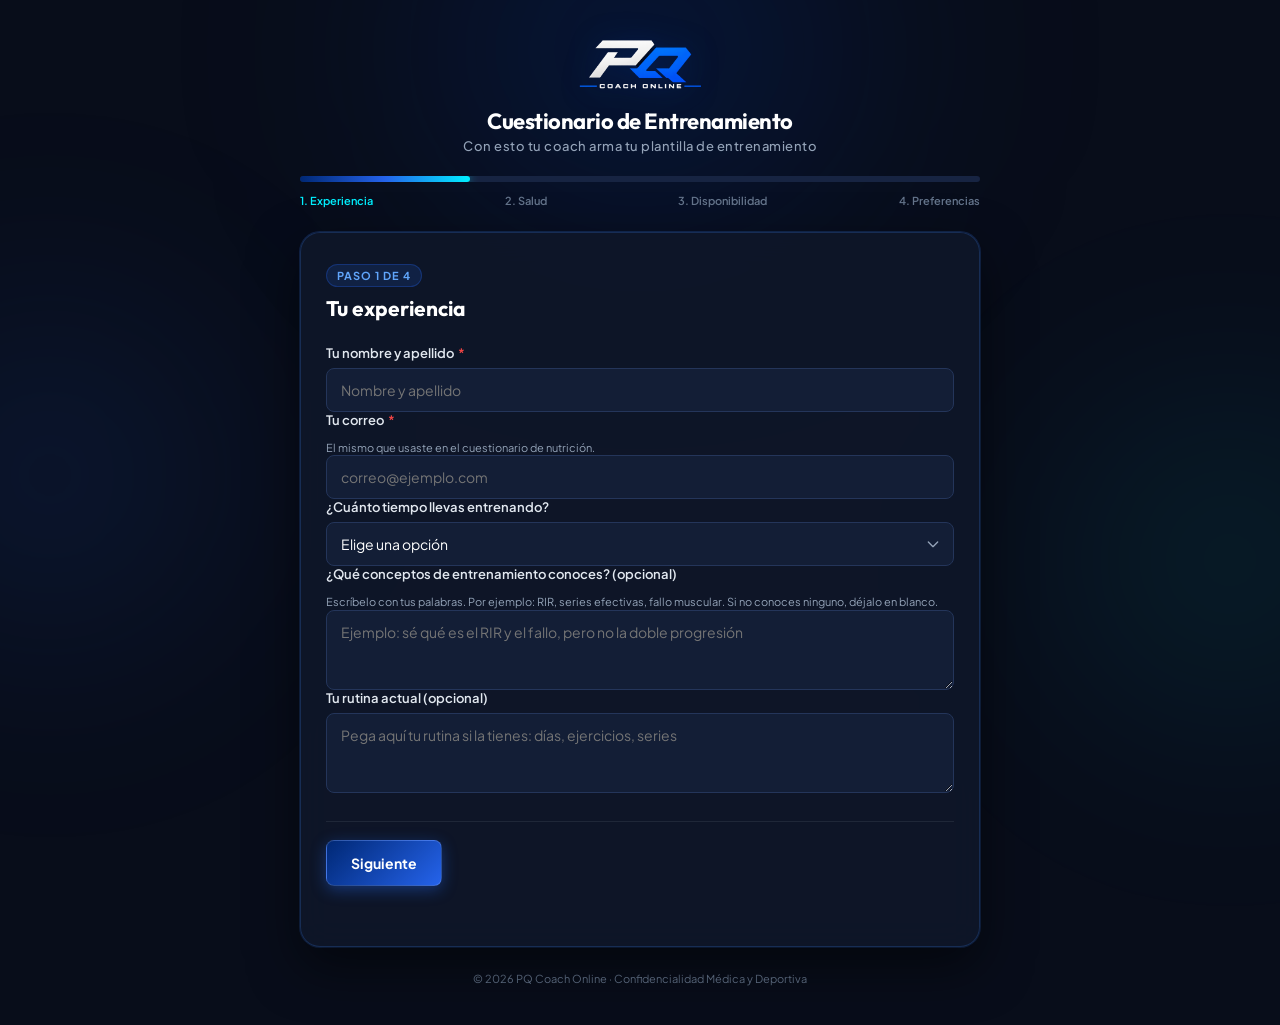
==== entrenamiento.html @ aaaa837f "Cuestionario de entrenamiento: 4 pasos, conceptos en texto libre, sin gimnasio ni grupos; boton desd" ====
<!DOCTYPE html>
<html lang="es">
<head>
  <meta charset="UTF-8">
  <meta name="viewport" content="width=device-width, initial-scale=1.0">
  <title>PQ Coach Online · Cuestionario de Entrenamiento</title>
  <meta property="og:title" content="PQ Coach Online · Cuestionario de Entrenamiento">
  <meta property="og:description" content="Cuéntanos cómo entrenas para que tu coach arme tu plantilla.">
  <meta property="og:image" content="https://pq-cuestionario-web.pieroquintana-coachonline.workers.dev/logo-share.png">
  <link rel="icon" href="logo.png">
  <link rel="preconnect" href="https://fonts.googleapis.com">
  <link rel="preconnect" href="https://fonts.gstatic.com" crossorigin>
  <link href="https://fonts.googleapis.com/css2?family=Outfit:wght@300;400;500;600;700;800&family=Plus+Jakarta+Sans:wght@400;500;600;700&display=swap" rel="stylesheet">
  <link rel="stylesheet" href="styles.css">
  <style>
    .term-row{display:flex;flex-wrap:wrap;align-items:center;justify-content:space-between;gap:8px;padding:10px 0;border-bottom:1px solid var(--input-border)}
    .term-row:last-child{border-bottom:none}
    .term-row b{font-weight:600;min-width:150px}
    .note-box{background:rgba(37,99,235,.12);border:1px solid rgba(59,130,246,.35);color:#bfdbfe;border-radius:10px;padding:10px 14px;font-size:.9rem;margin:6px 0 10px}
    .count-hint{font-size:.85rem;color:var(--text-muted);margin-top:6px}
    .count-err{font-size:.85rem;color:#f87171;min-height:18px;margin-top:4px}
    .eq-grid{display:grid;grid-template-columns:repeat(auto-fit,minmax(230px,1fr));gap:8px 16px}
    .eq-grid label{display:flex;gap:8px;align-items:center;cursor:pointer}
    .form-error{color:#f87171;font-size:.9rem;margin-top:10px;min-height:20px}
    .chip-item.dis input:checked + span{background:rgba(245,158,11,.18);border-color:#F59E0B;color:#fde68a}
  </style>
</head>
<body>
  <div class="ambient-glow glow-top"></div>
  <div class="ambient-glow glow-left"></div>
  <div class="ambient-glow glow-right"></div>

  <main class="app-container">
    <header class="brand-header">
      <div class="logo-wrapper">
        <img src="logo.png" alt="PQ Coach Online" class="brand-logo">
      </div>
      <h1 class="brand-title">Cuestionario de Entrenamiento</h1>
      <p class="brand-subtitle">Con esto tu coach arma tu plantilla de entrenamiento</p>
      <div class="progress-container">
        <div class="progress-bar-track"><div class="progress-bar-fill" id="progressBar"></div></div>
        <div class="step-indicators" id="stepIndicators">
          <span class="step-pill active" data-step="1">1. Experiencia</span>
          <span class="step-pill" data-step="2">2. Salud</span>
          <span class="step-pill" data-step="3">3. Disponibilidad</span>
          <span class="step-pill" data-step="4">4. Preferencias</span>
        </div>
      </div>
    </header>

    <section class="form-card">
      <form id="entForm" novalidate>

        <div class="form-step active" id="step-1">
          <div class="step-header"><span class="step-badge">Paso 1 de 4</span><h2>Tu experiencia</h2></div>
          <div class="form-group full-width">
            <label for="nombre">Tu nombre y apellido <span class="req">*</span></label>
            <input type="text" id="nombre" name="nombre" autocomplete="name" placeholder="Nombre y apellido">
          </div>
          <div class="form-group full-width">
            <label for="email">Tu correo <span class="req">*</span></label>
            <small class="field-hint">El mismo que usaste en el cuestionario de nutrición.</small>
            <input type="email" id="email" name="email" autocomplete="email" placeholder="correo@ejemplo.com">
          </div>
          <div class="form-group full-width">
            <label for="tiempoEntrenando">¿Cuánto tiempo llevas entrenando?</label>
            <select id="tiempoEntrenando" name="tiempoEntrenando">
              <option value="">Elige una opción</option>
              <option>Menos de 6 meses</option><option>6 a 12 meses</option><option>1 a 3 años</option><option>3 a 5 años</option><option>Más de 5 años</option>
            </select>
          </div>
          <div class="form-group full-width">
            <label for="conceptos">¿Qué conceptos de entrenamiento conoces? (opcional)</label>
            <small class="field-hint">Escríbelo con tus palabras. Por ejemplo: RIR, series efectivas, fallo muscular. Si no conoces ninguno, déjalo en blanco.</small>
            <textarea id="conceptos" name="conceptos" rows="3" placeholder="Ejemplo: sé qué es el RIR y el fallo, pero no la doble progresión"></textarea>
          </div>
          <div class="form-group full-width">
            <label for="rutinaActual">Tu rutina actual (opcional)</label>
            <textarea id="rutinaActual" name="rutinaActual" rows="3" placeholder="Pega aquí tu rutina si la tienes: días, ejercicios, series"></textarea>
          </div>
          <div class="step-actions"><button type="button" class="btn btn-primary" data-next>Siguiente</button></div>
          <div class="form-error" id="err-1" role="alert"></div>
        </div>

        <div class="form-step" id="step-2">
          <div class="step-header"><span class="step-badge">Paso 2 de 4</span><h2>Tu salud</h2></div>
          <div class="form-group full-width">
            <label for="lesiones">¿Has tenido alguna lesión o molestia?</label>
            <small class="field-hint">Cuéntame qué fue y, si lo sabes, qué la causó.</small>
            <textarea id="lesiones" name="lesiones" rows="3" placeholder="Ejemplo: dolor de hombro derecho en press inclinado"></textarea>
          </div>
          <div class="form-group full-width">
            <label for="ejerciciosMolestan">¿Hay ejercicios que no te gustan o te molestan?</label>
            <textarea id="ejerciciosMolestan" name="ejerciciosMolestan" rows="3" placeholder="Ejemplo: peso muerto convencional, me carga la zona lumbar"></textarea>
          </div>
          <div class="step-actions"><button type="button" class="btn btn-secondary" data-prev>Atrás</button><button type="button" class="btn btn-primary" data-next>Siguiente</button></div>
        </div>

        <div class="form-step" id="step-3">
          <div class="step-header"><span class="step-badge">Paso 3 de 4</span><h2>Tu disponibilidad</h2></div>
          <div class="form-group full-width">
            <label>¿Qué días puedes entrenar? <span class="req">*</span></label>
            <div class="chips-container" id="chipsDias">
              <label class="chip-item"><input type="checkbox" name="dias" value="Lunes"><span>Lunes</span></label>
              <label class="chip-item"><input type="checkbox" name="dias" value="Martes"><span>Martes</span></label>
              <label class="chip-item"><input type="checkbox" name="dias" value="Miércoles"><span>Miércoles</span></label>
              <label class="chip-item"><input type="checkbox" name="dias" value="Jueves"><span>Jueves</span></label>
              <label class="chip-item"><input type="checkbox" name="dias" value="Viernes"><span>Viernes</span></label>
              <label class="chip-item"><input type="checkbox" name="dias" value="Sábado"><span>Sábado</span></label>
              <label class="chip-item"><input type="checkbox" name="dias" value="Domingo"><span>Domingo</span></label>
            </div>
          </div>
          <div class="form-group full-width">
            <label for="tiempoSesion">¿Cuánto tiempo tienes por sesión?</label>
            <select id="tiempoSesion" name="tiempoSesion">
              <option value="">Elige una opción</option>
              <option>40 min</option><option>1 h</option><option>1 h 30</option><option>2 h</option><option>2 h 30</option><option>3 h</option>
            </select>
          </div>
          <div class="form-group full-width">
            <label for="diaNo">¿Algún día que no puedas entrenar?</label>
            <input type="text" id="diaNo" name="diaNo" placeholder="Ejemplo: los jueves trabajo hasta tarde">
          </div>
          <div class="form-group full-width">
            <label for="cardioPasos">¿Haces cardio o cuántos pasos das al día?</label>
            <input type="text" id="cardioPasos" name="cardioPasos" placeholder="Ejemplo: 8.000 pasos, sin cardio">
          </div>
          <div class="step-actions"><button type="button" class="btn btn-secondary" data-prev>Atrás</button><button type="button" class="btn btn-primary" data-next>Siguiente</button></div>
          <div class="form-error" id="err-3" role="alert"></div>
        </div>

        <div class="form-step" id="step-5">
          <div class="step-header"><span class="step-badge">Paso 4 de 4</span><h2>Tus preferencias</h2></div>
          <div class="form-group full-width">
            <label>¿Qué ejercicios te gustan o te motivan?</label>
            <small class="field-hint">Escríbelos como los conozcas. Tu coach los considerará.</small>
            <input type="text" id="favEspalda" name="favEspalda" placeholder="Espalda: ej. jalón al pecho, remo con barra" style="margin-bottom:8px">
            <input type="text" id="favPechoHombro" name="favPechoHombro" placeholder="Pecho y hombro: ej. press inclinado, elevaciones laterales" style="margin-bottom:8px">
            <input type="text" id="favBicepsTriceps" name="favBicepsTriceps" placeholder="Bíceps y tríceps: ej. curl martillo, extensión en polea" style="margin-bottom:8px">
            <input type="text" id="favPierna" name="favPierna" placeholder="Cuádriceps, isquios y glúteo: ej. prensa, hip thrust">
          </div>
          <div class="step-actions"><button type="button" class="btn btn-secondary" data-prev>Atrás</button><button type="submit" class="btn btn-submit" id="btnEnviar">Enviar cuestionario</button></div>
          <div class="form-error" id="err-4" role="alert"></div>
        </div>
      </form>

      <div class="success-screen" id="successScreen" style="display:none;">
        <div class="success-icon-wrap"><span class="success-emoji">✅</span></div>
        <h2 class="success-title">Tu cuestionario llegó</h2>
        <p class="success-msg">En un máximo de <strong>72 horas</strong> tendrás tu plantilla de entrenamiento.</p>
        <div class="whatsapp-alert-box">
          <p>📲 <strong>Avísale a tu coach por WhatsApp:</strong></p>
          <a href="#" id="btnWa" target="_blank" rel="noopener" class="btn btn-whatsapp">💬 Avisar por WhatsApp</a>
        </div>
        <div class="whatsapp-alert-box" style="margin-top:14px">
          <p>📸 <strong>Cuando tengas las fotos de las máquinas de tu gimnasio</strong>, súbelas aquí (puedes hacerlo más tarde):</p>
          <a href="fotos.html" id="btnFotos" class="btn btn-secondary">Subir fotos del gimnasio</a>
        </div>
      </div>
    </section>

    <footer class="app-footer"><p>© 2026 PQ Coach Online · Confidencialidad Médica y Deportiva</p></footer>
  </main>

  <script src="entrenamiento.js"></script>
</body>
</html>
---- styles.css ----
/* ==========================================================================
   PQ COACH ONLINE · SISTEMA DE DISEÑO WEB (CLOUDFLARE PAGES)
   Paleta: Azul Oficial PQ (#002875), Slate Profundo (#0B1120), Cyan (#00F0FF)
   ========================================================================== */

:root {
  --pq-blue: #002875;
  --pq-blue-light: #003BB4;
  --pq-electric: #2563EB;
  --pq-cyan: #00F0FF;
  --pq-gold: #F59E0B;
  --pq-emerald: #10B981;
  
  --bg-dark: #080D1A;
  --card-bg: rgba(15, 23, 42, 0.88);
  --card-border: rgba(59, 130, 246, 0.22);
  --input-bg: #131E36;
  --input-border: #24355A;
  --input-focus: #3B82F6;
  
  --text-main: #F8FAFC;
  --text-muted: #94A3B8;
  --text-dim: #64748B;
  
  --radius-sm: 8px;
  --radius-md: 14px;
  --radius-lg: 20px;
  --radius-full: 9999px;
  
  --shadow-glow: 0 0 25px rgba(0, 40, 117, 0.4);
  --shadow-card: 0 20px 50px rgba(0, 0, 0, 0.5), 0 0 0 1px var(--card-border);
}

* {
  margin: 0;
  padding: 0;
  box-sizing: border-box;
}

body {
  font-family: 'Plus Jakarta Sans', sans-serif;
  background-color: var(--bg-dark);
  color: var(--text-main);
  min-height: 100vh;
  position: relative;
  overflow-x: hidden;
  padding: 24px 15px 40px;
}

/* Efectos de Iluminación Ambiental */
.ambient-glow {
  position: fixed;
  border-radius: 50%;
  filter: blur(100px);
  z-index: 0;
  pointer-events: none;
}

.glow-top {
  top: -160px;
  left: 50%;
  transform: translateX(-50%);
  width: 650px;
  height: 420px;
  background: radial-gradient(circle, rgba(0, 59, 180, 0.25) 0%, rgba(0, 40, 117, 0.1) 60%, transparent 80%);
}

.glow-left {
  top: 25%;
  left: -200px;
  width: 500px;
  height: 500px;
  background: radial-gradient(circle, rgba(37, 99, 235, 0.15) 0%, transparent 70%);
}

.glow-right {
  bottom: 10%;
  right: -200px;
  width: 500px;
  height: 500px;
  background: radial-gradient(circle, rgba(0, 240, 255, 0.1) 0%, transparent 70%);
}

/* Banner Consejo del Coach integrado */
.coach-tip-banner {
  display: flex;
  align-items: flex-start;
  gap: 12px;
  background: rgba(0, 40, 117, 0.25);
  border: 1px solid rgba(0, 240, 255, 0.3);
  border-left: 4px solid var(--pq-cyan);
  border-radius: var(--radius-sm);
  padding: 13px 16px;
  margin-bottom: 22px;
}

.coach-tip-banner .tip-icon {
  font-size: 20px;
  line-height: 1.2;
}

.coach-tip-banner p {
  font-size: 12.5px;
  color: #E2E8F0;
  line-height: 1.5;
  margin: 0;
}

.coach-tip-banner strong {
  color: #93C5FD;
}

/* Tarjeta Condicional: Salud Femenina & Ciclo Menstrual */
.conditional-card {
  background: rgba(244, 63, 94, 0.05);
  border: 1px solid rgba(244, 63, 94, 0.25);
  border-left: 4px solid #FB7185;
  border-radius: var(--radius-md);
  padding: 18px 20px;
  margin-top: 10px;
  grid-column: span 2;
  animation: fadeInDown 0.35s cubic-bezier(0.16, 1, 0.3, 1);
}

.conditional-header {
  margin-bottom: 10px;
}

.conditional-badge {
  display: inline-flex;
  align-items: center;
  gap: 6px;
  background: rgba(244, 63, 94, 0.16);
  color: #FDA4AF;
  font-size: 13px;
  font-weight: 700;
  padding: 5px 14px;
  border-radius: var(--radius-full);
  margin-bottom: 6px;
}

@keyframes fadeInDown {
  from {
    opacity: 0;
    transform: translateY(-8px);
  }
  to {
    opacity: 1;
    transform: translateY(0);
  }
}

/* Contenedor Central del Formulario */
.app-container {
  max-width: 680px;
  margin: 0 auto;
  width: 100%;
  position: relative;
  z-index: 1;
}

/* Encabezado y Marca */
.brand-header {
  text-align: center;
  margin-bottom: 25px;
}

.logo-wrapper {
  margin-bottom: 8px;
  display: flex;
  justify-content: center;
  align-items: center;
}

.brand-logo {
  height: 75px;
  width: auto;
  max-width: 280px;
  object-fit: contain;
  filter: drop-shadow(0 4px 15px rgba(0, 40, 117, 0.45));
  transition: transform 0.3s ease;
}

.brand-logo:hover {
  transform: scale(1.02);
}

.fallback-logo {
  font-family: 'Outfit', sans-serif;
  font-size: 22px;
  font-weight: 800;
  letter-spacing: 2px;
  color: #FFFFFF;
  background: linear-gradient(135deg, #002875, #2563EB);
  padding: 8px 18px;
  display: inline-block;
  border-radius: var(--radius-md);
  border: 1px solid rgba(255, 255, 255, 0.2);
}

.brand-title {
  font-family: 'Outfit', sans-serif;
  font-size: 22px;
  font-weight: 700;
  color: #FFFFFF;
  letter-spacing: -0.5px;
  margin-top: 4px;
  margin-bottom: 3px;
}

.brand-subtitle {
  font-size: 13px;
  color: var(--text-muted);
  font-weight: 500;
  letter-spacing: 0.5px;
}

/* Barra de Progreso */
.progress-container {
  margin-top: 22px;
}

.progress-bar-track {
  width: 100%;
  height: 6px;
  background: #172442;
  border-radius: var(--radius-full);
  overflow: hidden;
  margin-bottom: 12px;
}

.progress-bar-fill {
  height: 100%;
  width: 20%;
  background: linear-gradient(90deg, var(--pq-blue), var(--pq-electric), var(--pq-cyan));
  border-radius: var(--radius-full);
  transition: width 0.4s cubic-bezier(0.4, 0, 0.2, 1);
  box-shadow: 0 0 10px rgba(0, 240, 255, 0.5);
}

.step-indicators {
  display: flex;
  justify-content: space-between;
  gap: 5px;
}

.step-pill {
  font-size: 11px;
  font-weight: 600;
  color: var(--text-dim);
  transition: all 0.3s ease;
  white-space: nowrap;
}

.step-pill.active {
  color: var(--pq-cyan);
}

.step-pill.completed {
  color: var(--pq-emerald);
}

/* Card del Formulario */
.form-card {
  background: var(--card-bg);
  backdrop-filter: blur(16px);
  -webkit-backdrop-filter: blur(16px);
  border-radius: var(--radius-lg);
  border: 1px solid var(--card-border);
  box-shadow: var(--shadow-card);
  padding: 30px 25px;
  position: relative;
  transition: all 0.3s ease;
}

/* Pasos */
.form-step {
  display: none;
  animation: fadeIn 0.35s ease forwards;
}

.form-step.active {
  display: block;
}

@keyframes fadeIn {
  from {
    opacity: 0;
    transform: translateY(10px);
  }
  to {
    opacity: 1;
    transform: translateY(0);
  }
}

.step-header {
  margin-bottom: 24px;
}

.step-badge {
  display: inline-block;
  background: rgba(37, 99, 235, 0.15);
  color: #60A5FA;
  border: 1px solid rgba(37, 99, 235, 0.3);
  font-size: 11px;
  font-weight: 700;
  text-transform: uppercase;
  letter-spacing: 1px;
  padding: 4px 10px;
  border-radius: var(--radius-full);
  margin-bottom: 8px;
}

.step-header h2 {
  font-family: 'Outfit', sans-serif;
  font-size: 21px;
  font-weight: 700;
  color: #FFFFFF;
  margin-bottom: 6px;
}

.step-header p {
  font-size: 13px;
  color: var(--text-muted);
  line-height: 1.5;
}

/* Inputs y Grids */
.input-grid {
  display: grid;
  grid-template-columns: 1fr 1fr;
  gap: 16px;
}

.full-width {
  grid-column: span 2;
}

.form-group {
  display: flex;
  flex-direction: column;
}

label {
  font-size: 13px;
  font-weight: 600;
  color: #E2E8F0;
  margin-bottom: 7px;
}

.req {
  color: #EF4444;
  margin-left: 2px;
}

.field-optional {
  font-size: 11.5px;
  color: var(--text-dim);
  font-weight: 400;
  margin-left: 4px;
}

.field-hint {
  font-size: 11px;
  color: var(--text-muted);
  margin-top: 5px;
  line-height: 1.4;
}

input[type="text"],
input[type="email"],
input[type="number"],
input[type="tel"],
input[type="date"],
input[type="time"],
select,
textarea {
  width: 100%;
  background: var(--input-bg);
  border: 1px solid var(--input-border);
  color: #FFFFFF;
  font-family: inherit;
  font-size: 14px;
  padding: 12px 14px;
  border-radius: var(--radius-sm);
  outline: none;
  transition: all 0.25s ease;
}

input:focus,
select:focus,
textarea:focus {
  border-color: var(--input-focus);
  box-shadow: 0 0 0 3px rgba(59, 130, 246, 0.25);
  background: #172442;
}

select {
  cursor: pointer;
  appearance: none;
  background-image: url("data:image/svg+xml,%3Csvg xmlns='http://www.w3.org/2000/svg' fill='none' viewBox='0 0 24 24' stroke='%2394A3B8'%3E%3Cpath stroke-linecap='round' stroke-linejoin='round' stroke-width='2' d='M19 9l-7 7-7-7'%3E%3C/path%3E%3C/svg%3E");
  background-repeat: no-repeat;
  background-position: right 12px center;
  background-size: 16px;
  padding-right: 36px;
}

textarea {
  resize: vertical;
}

.input-with-unit {
  position: relative;
  display: flex;
  align-items: center;
}

.input-with-unit input {
  padding-right: 45px;
}

.input-with-unit .unit {
  position: absolute;
  right: 14px;
  font-size: 13px;
  font-weight: 600;
  color: var(--text-dim);
  pointer-events: none;
}

/* Radio Toggles (Hombre ♂ / Mujer ♀) */
.radio-toggle-group {
  display: flex;
  gap: 10px;
}

.radio-toggle {
  flex: 1;
  cursor: pointer;
}

.radio-toggle input {
  display: none;
}

.toggle-btn {
  display: flex;
  align-items: center;
  justify-content: center;
  gap: 6px;
  padding: 11px;
  background: var(--input-bg);
  border: 1px solid var(--input-border);
  border-radius: var(--radius-sm);
  font-size: 13px;
  font-weight: 600;
  color: var(--text-muted);
  transition: all 0.2s ease;
}

.toggle-btn .symbol {
  font-size: 16px;
  font-weight: 700;
}

.radio-toggle input:checked + .toggle-btn {
  background: linear-gradient(135deg, var(--pq-blue), var(--pq-electric));
  border-color: var(--pq-cyan);
  color: #FFFFFF;
  box-shadow: 0 0 12px rgba(37, 99, 235, 0.4);
}

/* Chips / Checkbox interactivos */
.chips-container {
  display: flex;
  flex-wrap: wrap;
  gap: 8px;
  margin-top: 4px;
}

.chip-item {
  cursor: pointer;
}

.chip-item input {
  display: none;
}

.chip-item span {
  display: inline-block;
  padding: 8px 14px;
  background: var(--input-bg);
  border: 1px solid var(--input-border);
  border-radius: var(--radius-full);
  font-size: 12px;
  font-weight: 500;
  color: var(--text-muted);
  transition: all 0.2s ease;
  user-select: none;
}

.chip-item:hover span {
  border-color: #3B82F6;
  color: #FFFFFF;
}

.chip-item input:checked + span {
  background: #1E3A8A;
  border-color: #60A5FA;
  color: #FFFFFF;
  font-weight: 600;
  box-shadow: 0 0 10px rgba(59, 130, 246, 0.3);
}

/* Sección Destacada: Días de Pesaje */
.highlight-group {
  background: rgba(0, 40, 117, 0.22);
  border: 1px solid rgba(0, 240, 255, 0.35);
  border-radius: var(--radius-md);
  padding: 16px 18px;
  box-shadow: inset 0 0 20px rgba(0, 40, 117, 0.3);
}

.highlight-label {
  font-size: 15px !important;
  color: #FFFFFF !important;
  font-weight: 700 !important;
}

.highlight-desc {
  font-size: 12px;
  color: #CBD5E1;
  line-height: 1.5;
  margin-bottom: 12px;
}

.days-grid {
  display: grid;
  grid-template-columns: repeat(4, 1fr);
  gap: 8px;
}

.day-chip span {
  width: 100%;
  text-align: center;
  padding: 10px 4px;
  border-radius: var(--radius-sm);
  font-size: 13px;
  font-weight: 600;
}

.all-days-chip {
  grid-column: span 4;
}

.all-days-chip span {
  background: #172554;
  border-color: rgba(96, 165, 250, 0.4);
  color: #93C5FD;
}

.all-days-chip input:checked + span {
  background: linear-gradient(135deg, #002875, #2563EB);
  border-color: var(--pq-cyan);
  color: #FFFFFF;
}

/* Botones y Acciones */
.step-actions {
  display: flex;
  justify-content: space-between;
  align-items: center;
  margin-top: 28px;
  padding-top: 18px;
  border-top: 1px solid rgba(255, 255, 255, 0.08);
}

.btn {
  font-family: inherit;
  font-size: 14px;
  font-weight: 700;
  padding: 13px 24px;
  border-radius: var(--radius-sm);
  border: none;
  cursor: pointer;
  transition: all 0.25s ease;
  display: inline-flex;
  align-items: center;
  justify-content: center;
  gap: 8px;
}

.btn-primary {
  background: linear-gradient(135deg, var(--pq-blue), var(--pq-electric));
  color: #FFFFFF;
  box-shadow: 0 4px 15px rgba(37, 99, 235, 0.4);
  border: 1px solid rgba(255, 255, 255, 0.15);
}

.btn-primary:hover {
  transform: translateY(-2px);
  box-shadow: 0 6px 20px rgba(37, 99, 235, 0.6);
  background: linear-gradient(135deg, #003BB4, #3B82F6);
}

.btn-secondary {
  background: #1E293B;
  color: var(--text-muted);
  border: 1px solid #334155;
}

.btn-secondary:hover {
  background: #334155;
  color: #FFFFFF;
}

.btn-submit {
  background: linear-gradient(135deg, #059669, #10B981);
  color: #FFFFFF;
  font-size: 15px;
  padding: 14px 28px;
  border-radius: var(--radius-sm);
  box-shadow: 0 4px 20px rgba(16, 185, 129, 0.4);
  border: 1px solid rgba(255, 255, 255, 0.2);
}

.btn-submit:hover {
  transform: translateY(-2px);
  box-shadow: 0 6px 25px rgba(16, 185, 129, 0.6);
  background: linear-gradient(135deg, #047857, #059669);
}

.btn-submit:disabled {
  opacity: 0.6;
  cursor: not-allowed;
  transform: none;
}

/* Pantalla de Éxito */
.success-screen {
  text-align: center;
  padding: 30px 10px;
  animation: fadeIn 0.4s ease forwards;
}

.success-icon-wrap {
  width: 75px;
  height: 75px;
  background: rgba(16, 185, 129, 0.15);
  border: 2px solid var(--pq-emerald);
  border-radius: 50%;
  display: flex;
  align-items: center;
  justify-content: center;
  margin: 0 auto 18px;
  box-shadow: 0 0 25px rgba(16, 185, 129, 0.3);
}

.success-emoji {
  font-size: 36px;
}

.success-title {
  font-family: 'Outfit', sans-serif;
  font-size: 24px;
  font-weight: 800;
  color: #FFFFFF;
  margin-bottom: 10px;
}

.success-msg {
  font-size: 14px;
  color: var(--text-muted);
  line-height: 1.6;
  max-width: 480px;
  margin: 0 auto 24px;
}

.whatsapp-alert-box {
  background: rgba(16, 185, 129, 0.1);
  border: 1px solid rgba(16, 185, 129, 0.3);
  border-radius: var(--radius-md);
  padding: 18px;
  max-width: 460px;
  margin: 0 auto;
}

.whatsapp-alert-box p {
  font-size: 13px;
  color: #A7F3D0;
  margin-bottom: 12px;
}

.btn-whatsapp {
  background: #25D366;
  color: #052E16;
  font-weight: 800;
  width: 100%;
  text-decoration: none;
  border-radius: var(--radius-sm);
  padding: 12px;
  box-shadow: 0 4px 15px rgba(37, 211, 102, 0.3);
}

.btn-whatsapp:hover {
  background: #20BA5A;
  transform: translateY(-2px);
}

/* Footer */
.app-footer {
  text-align: center;
  margin-top: 25px;
  font-size: 11px;
  color: var(--text-dim);
}

/* Responsive & Adaptabilidad */

@media (max-width: 600px) {
  body {
    padding: 12px 10px 30px;
  }
  
  .form-card {
    padding: 22px 16px;
  }

  .input-grid {
    grid-template-columns: 1fr;
    gap: 14px;
  }

  .full-width {
    grid-column: span 1;
  }

  .days-grid {
    grid-template-columns: repeat(4, 1fr);
  }

  .all-days-chip {
    grid-column: span 4;
  }

  .brand-logo {
    height: 60px;
  }

  .step-indicators {
    display: none; /* En móvil dejamos solo la barra de progreso para no saturar */
  }

  .btn {
    padding: 12px 18px;
    font-size: 13px;
  }
}

/* Ranking de favoritos */
.chip-item { position: relative; }
.rank-badge {
  display: none;
  position: absolute;
  top: -7px;
  right: -5px;
  min-width: 20px;
  height: 20px;
  padding: 0 5px;
  border-radius: 10px;
  background: #3B82F6;
  color: #FFFFFF;
  font-size: 11px;
  font-weight: 700;
  line-height: 20px;
  text-align: center;
  box-shadow: 0 0 0 2px var(--bg-dark);
}
.chip-item.ranked .rank-badge { display: block; }
.rank-hint { transition: color 0.2s ease; }
.rank-hint-alert { color: #FCA5A5; font-weight: 600; }

/* Buscador de otros alimentos */
.tag-input {
  display: flex;
  flex-wrap: wrap;
  gap: 6px;
  align-items: center;
  padding: 8px 10px;
  background: var(--input-bg);
  border: 1px solid var(--input-border);
  border-radius: 12px;
}
.tag-input:focus-within { border-color: #3B82F6; box-shadow: 0 0 0 3px rgba(59, 130, 246, 0.2); }
.tag-list { display: contents; }
.tag-chip {
  display: inline-flex;
  align-items: center;
  gap: 4px;
  padding: 5px 6px 5px 11px;
  background: #1E3A8A;
  border: 1px solid #60A5FA;
  border-radius: 999px;
  color: #FFFFFF;
  font-size: 12px;
  font-weight: 600;
}
.tag-chip button {
  border: 0;
  background: transparent;
  color: #BFDBFE;
  font-size: 16px;
  line-height: 1;
  cursor: pointer;
  padding: 0 4px;
}
.tag-input input {
  flex: 1 1 140px;
  min-width: 120px;
  border: 0;
  outline: 0;
  background: transparent;
  color: var(--text-main);
  font-size: 14px;
}

/* Lista de comidas con hora */
.meals-list { display: flex; flex-direction: column; gap: 10px; margin: 12px 0; }
.meal-row { display: flex; align-items: center; gap: 12px; }
.meal-label { min-width: 92px; font-weight: 600; }
.meal-row input[type="time"] { flex: 1; max-width: 180px; }
.btn-add-meal { background: transparent; border: 1px dashed #3B82F6; color: #3B82F6; border-radius: 10px; padding: 10px 16px; font-weight: 600; cursor: pointer; }
.btn-add-meal:hover { background: rgba(59,130,246,0.08); }

/* Arma tu menú */
.menu-builder-wrap { margin-bottom: 18px; }
.menu-card { border: 1px solid rgba(59,130,246,0.35); border-radius: 14px; padding: 14px; margin: 14px 0; background: rgba(15,23,42,0.35); }
.menu-card-head { font-size: 1.05rem; display: flex; flex-wrap: wrap; gap: 8px; align-items: center; margin-bottom: 4px; }
.menu-tipo { font-size: 0.8rem; padding: 2px 8px; border-radius: 999px; background: rgba(59,130,246,0.2); }
.menu-count { margin-left: auto; font-size: 0.8rem; opacity: 0.8; }
.menu-copy { margin: 8px 0; max-width: 320px; }
.menu-grupo { margin: 8px 0; border-top: 1px dashed rgba(148,163,184,0.3); padding-top: 6px; }
.menu-grupo summary { cursor: pointer; font-weight: 600; padding: 6px 0; }
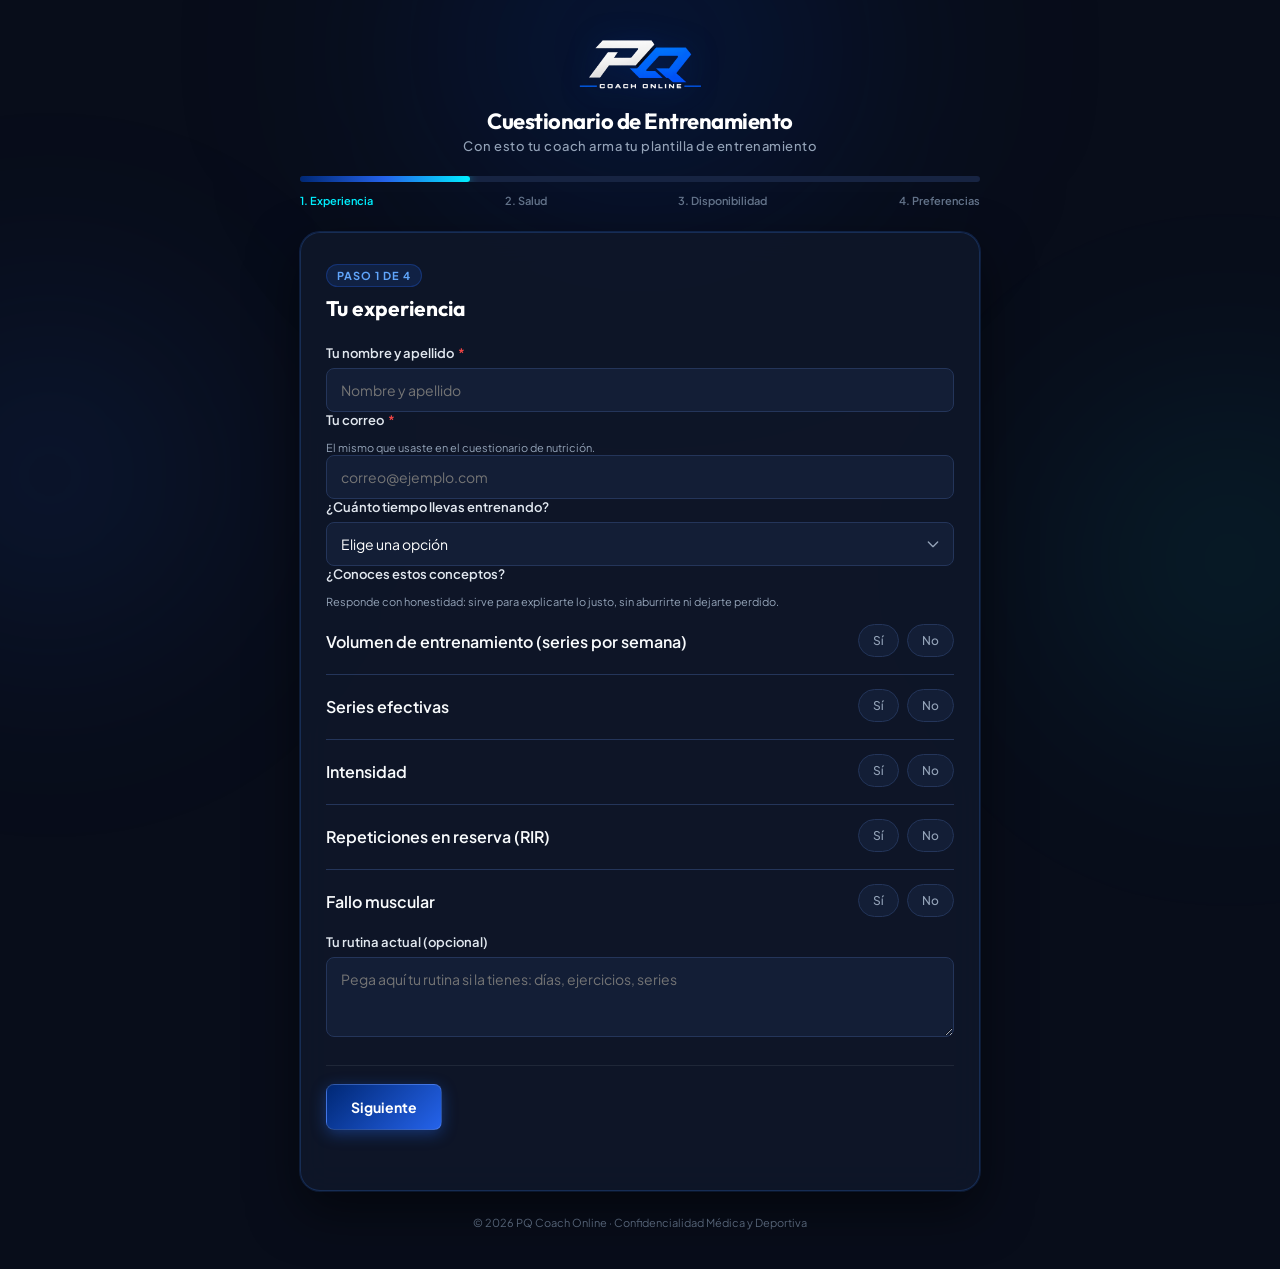
==== commit a1f53f17: "Cuestionario entrenamiento: conceptos Si/No, dias que no puede, tiempo maximo, pasos opcional Co-Aut" ====
--- a/entrenamiento.html
+++ b/entrenamiento.html
@@ -70,9 +70,9 @@
             </select>
           </div>
           <div class="form-group full-width">
-            <label for="conceptos">¿Qué conceptos de entrenamiento conoces? (opcional)</label>
-            <small class="field-hint">Escríbelo con tus palabras. Por ejemplo: RIR, series efectivas, fallo muscular. Si no conoces ninguno, déjalo en blanco.</small>
-            <textarea id="conceptos" name="conceptos" rows="3" placeholder="Ejemplo: sé qué es el RIR y el fallo, pero no la doble progresión"></textarea>
+            <label>¿Conoces estos conceptos?</label>
+            <small class="field-hint">Responde con honestidad: sirve para explicarte lo justo, sin aburrirte ni dejarte perdido.</small>
+            <div id="terms"></div>
           </div>
           <div class="form-group full-width">
             <label for="rutinaActual">Tu rutina actual (opcional)</label>
@@ -99,37 +99,34 @@
         <div class="form-step" id="step-3">
           <div class="step-header"><span class="step-badge">Paso 3 de 4</span><h2>Tu disponibilidad</h2></div>
           <div class="form-group full-width">
-            <label>¿Qué días puedes entrenar? <span class="req">*</span></label>
-            <div class="chips-container" id="chipsDias">
-              <label class="chip-item"><input type="checkbox" name="dias" value="Lunes"><span>Lunes</span></label>
-              <label class="chip-item"><input type="checkbox" name="dias" value="Martes"><span>Martes</span></label>
-              <label class="chip-item"><input type="checkbox" name="dias" value="Miércoles"><span>Miércoles</span></label>
-              <label class="chip-item"><input type="checkbox" name="dias" value="Jueves"><span>Jueves</span></label>
-              <label class="chip-item"><input type="checkbox" name="dias" value="Viernes"><span>Viernes</span></label>
-              <label class="chip-item"><input type="checkbox" name="dias" value="Sábado"><span>Sábado</span></label>
-              <label class="chip-item"><input type="checkbox" name="dias" value="Domingo"><span>Domingo</span></label>
+            <label>¿Qué días NO puedes entrenar? (opcional)</label>
+            <div class="chips-container" id="chipsDiasNo">
+              <label class="chip-item"><input type="checkbox" name="diasNo" value="Lunes"><span>Lunes</span></label>
+              <label class="chip-item"><input type="checkbox" name="diasNo" value="Martes"><span>Martes</span></label>
+              <label class="chip-item"><input type="checkbox" name="diasNo" value="Miércoles"><span>Miércoles</span></label>
+              <label class="chip-item"><input type="checkbox" name="diasNo" value="Jueves"><span>Jueves</span></label>
+              <label class="chip-item"><input type="checkbox" name="diasNo" value="Viernes"><span>Viernes</span></label>
+              <label class="chip-item"><input type="checkbox" name="diasNo" value="Sábado"><span>Sábado</span></label>
+              <label class="chip-item"><input type="checkbox" name="diasNo" value="Domingo"><span>Domingo</span></label>
             </div>
           </div>
           <div class="form-group full-width">
-            <label for="tiempoSesion">¿Cuánto tiempo tienes por sesión?</label>
+            <label for="tiempoSesion">¿Cuánto tiempo tienes como máximo por sesión?</label>
             <select id="tiempoSesion" name="tiempoSesion">
               <option value="">Elige una opción</option>
               <option>40 min</option><option>1 h</option><option>1 h 30</option><option>2 h</option><option>2 h 30</option><option>3 h</option>
             </select>
           </div>
           <div class="form-group full-width">
-            <label for="diaNo">¿Algún día que no puedas entrenar?</label>
-            <input type="text" id="diaNo" name="diaNo" placeholder="Ejemplo: los jueves trabajo hasta tarde">
-          </div>
-          <div class="form-group full-width">
-            <label for="cardioPasos">¿Haces cardio o cuántos pasos das al día?</label>
-            <input type="text" id="cardioPasos" name="cardioPasos" placeholder="Ejemplo: 8.000 pasos, sin cardio">
+            <label for="cardioPasos">¿Sabes cuántos pasos das al día? (opcional)</label>
+            <small class="field-hint">Si no lo sabes, usa un podómetro o un smartwatch y envía la cantidad de un día normal por WhatsApp o al privado.</small>
+            <input type="text" id="cardioPasos" name="cardioPasos" placeholder="Ejemplo: 8.000 pasos">
           </div>
           <div class="step-actions"><button type="button" class="btn btn-secondary" data-prev>Atrás</button><button type="button" class="btn btn-primary" data-next>Siguiente</button></div>
           <div class="form-error" id="err-3" role="alert"></div>
         </div>
 
-        <div class="form-step" id="step-5">
+        <div class="form-step" id="step-4">
           <div class="step-header"><span class="step-badge">Paso 4 de 4</span><h2>Tus preferencias</h2></div>
           <div class="form-group full-width">
             <label>¿Qué ejercicios te gustan o te motivan?</label>
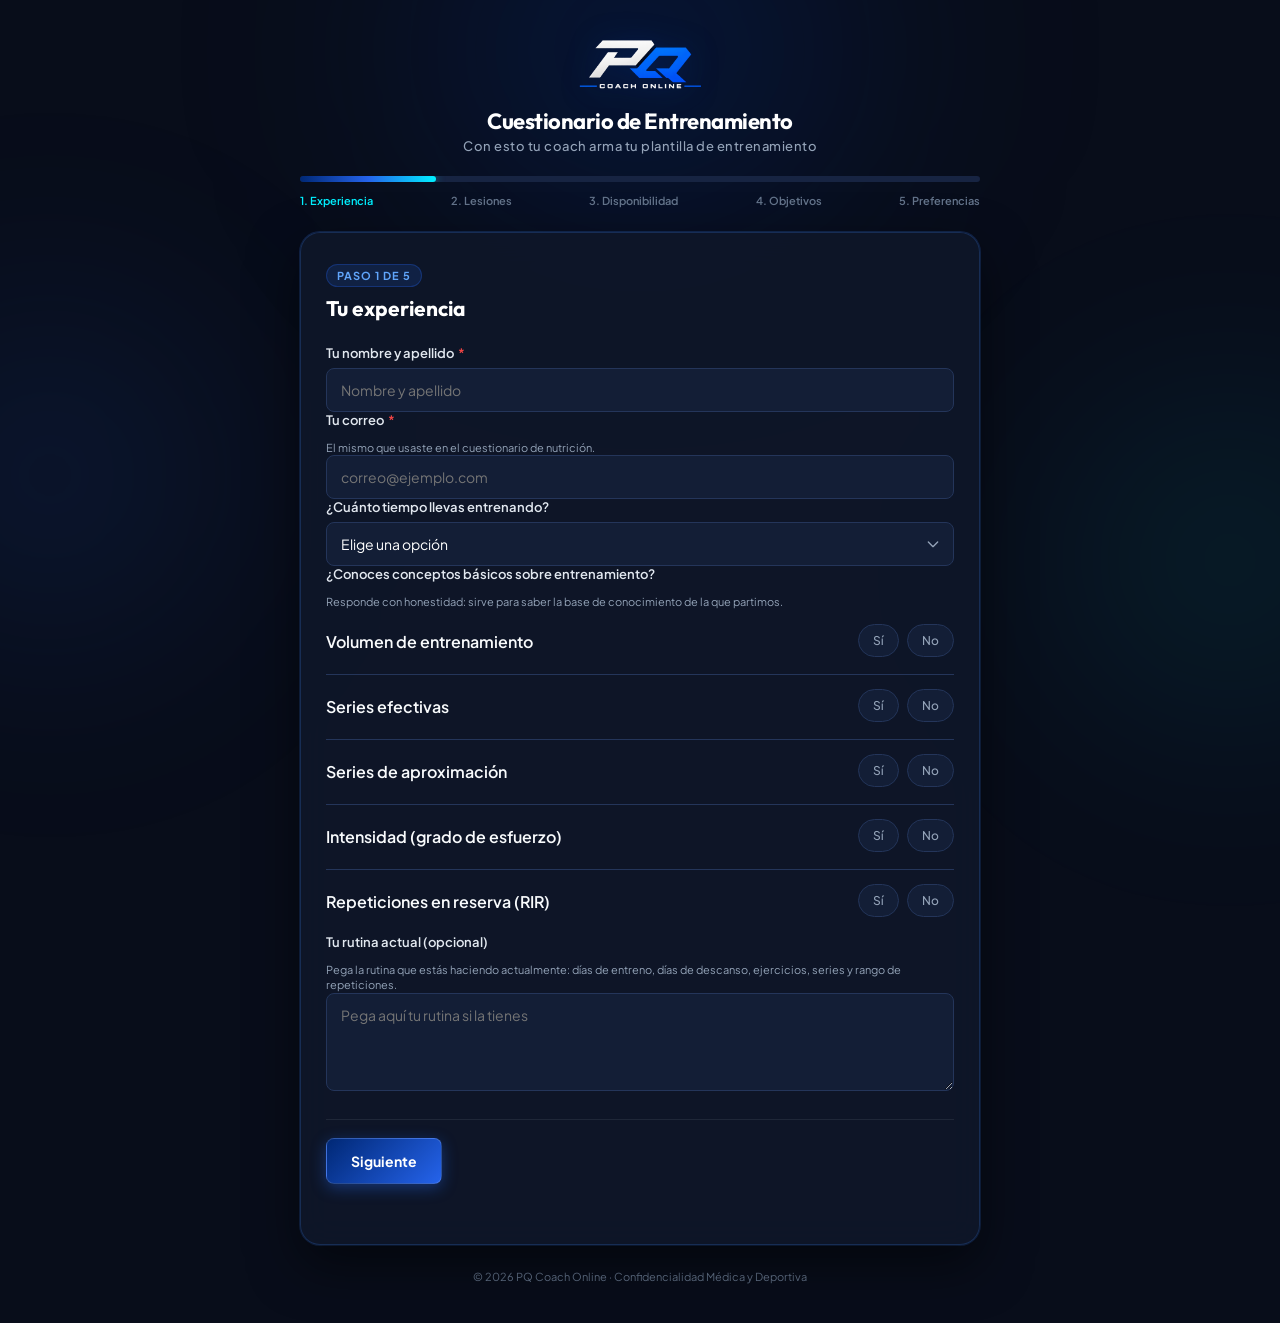
==== commit c277b108: "Entrenamiento: 5 pasos con objetivos; fotos de gimnasio y de estado fisico con guia; copiar link Co-" ====
--- a/entrenamiento.html
+++ b/entrenamiento.html
@@ -41,9 +41,10 @@
         <div class="progress-bar-track"><div class="progress-bar-fill" id="progressBar"></div></div>
         <div class="step-indicators" id="stepIndicators">
           <span class="step-pill active" data-step="1">1. Experiencia</span>
-          <span class="step-pill" data-step="2">2. Salud</span>
+          <span class="step-pill" data-step="2">2. Lesiones</span>
           <span class="step-pill" data-step="3">3. Disponibilidad</span>
-          <span class="step-pill" data-step="4">4. Preferencias</span>
+          <span class="step-pill" data-step="4">4. Objetivos</span>
+          <span class="step-pill" data-step="5">5. Preferencias</span>
         </div>
       </div>
     </header>
@@ -52,7 +53,7 @@
       <form id="entForm" novalidate>
 
         <div class="form-step active" id="step-1">
-          <div class="step-header"><span class="step-badge">Paso 1 de 4</span><h2>Tu experiencia</h2></div>
+          <div class="step-header"><span class="step-badge">Paso 1 de 5</span><h2>Tu experiencia</h2></div>
           <div class="form-group full-width">
             <label for="nombre">Tu nombre y apellido <span class="req">*</span></label>
             <input type="text" id="nombre" name="nombre" autocomplete="name" placeholder="Nombre y apellido">
@@ -70,20 +71,21 @@
             </select>
           </div>
           <div class="form-group full-width">
-            <label>¿Conoces estos conceptos?</label>
-            <small class="field-hint">Responde con honestidad: sirve para explicarte lo justo, sin aburrirte ni dejarte perdido.</small>
+            <label>¿Conoces conceptos básicos sobre entrenamiento?</label>
+            <small class="field-hint">Responde con honestidad: sirve para saber la base de conocimiento de la que partimos.</small>
             <div id="terms"></div>
           </div>
           <div class="form-group full-width">
             <label for="rutinaActual">Tu rutina actual (opcional)</label>
-            <textarea id="rutinaActual" name="rutinaActual" rows="3" placeholder="Pega aquí tu rutina si la tienes: días, ejercicios, series"></textarea>
+            <small class="field-hint">Pega la rutina que estás haciendo actualmente: días de entreno, días de descanso, ejercicios, series y rango de repeticiones.</small>
+            <textarea id="rutinaActual" name="rutinaActual" rows="4" placeholder="Pega aquí tu rutina si la tienes"></textarea>
           </div>
           <div class="step-actions"><button type="button" class="btn btn-primary" data-next>Siguiente</button></div>
           <div class="form-error" id="err-1" role="alert"></div>
         </div>
 
         <div class="form-step" id="step-2">
-          <div class="step-header"><span class="step-badge">Paso 2 de 4</span><h2>Tu salud</h2></div>
+          <div class="step-header"><span class="step-badge">Paso 2 de 5</span><h2>Lesiones o molestias</h2></div>
           <div class="form-group full-width">
             <label for="lesiones">¿Has tenido alguna lesión o molestia?</label>
             <small class="field-hint">Cuéntame qué fue y, si lo sabes, qué la causó.</small>
@@ -97,9 +99,10 @@
         </div>
 
         <div class="form-step" id="step-3">
-          <div class="step-header"><span class="step-badge">Paso 3 de 4</span><h2>Tu disponibilidad</h2></div>
+          <div class="step-header"><span class="step-badge">Paso 3 de 5</span><h2>Tu disponibilidad</h2></div>
           <div class="form-group full-width">
-            <label>¿Qué días NO puedes entrenar? (opcional)</label>
+            <label>¿Qué días no puedes o no deseas entrenar? <span class="req">*</span></label>
+            <small class="field-hint">Marca todos los que apliquen. Si puedes cualquier día, marca "Ninguno".</small>
             <div class="chips-container" id="chipsDiasNo">
               <label class="chip-item"><input type="checkbox" name="diasNo" value="Lunes"><span>Lunes</span></label>
               <label class="chip-item"><input type="checkbox" name="diasNo" value="Martes"><span>Martes</span></label>
@@ -108,10 +111,11 @@
               <label class="chip-item"><input type="checkbox" name="diasNo" value="Viernes"><span>Viernes</span></label>
               <label class="chip-item"><input type="checkbox" name="diasNo" value="Sábado"><span>Sábado</span></label>
               <label class="chip-item"><input type="checkbox" name="diasNo" value="Domingo"><span>Domingo</span></label>
+              <label class="chip-item"><input type="checkbox" name="diasNo" value="Ninguno"><span>Ninguno</span></label>
             </div>
           </div>
           <div class="form-group full-width">
-            <label for="tiempoSesion">¿Cuánto tiempo tienes como máximo por sesión?</label>
+            <label for="tiempoSesion">¿Cuánto tiempo tienes como máximo por sesión? <span class="req">*</span></label>
             <select id="tiempoSesion" name="tiempoSesion">
               <option value="">Elige una opción</option>
               <option>40 min</option><option>1 h</option><option>1 h 30</option><option>2 h</option><option>2 h 30</option><option>3 h</option>
@@ -119,7 +123,7 @@
           </div>
           <div class="form-group full-width">
             <label for="cardioPasos">¿Sabes cuántos pasos das al día? (opcional)</label>
-            <small class="field-hint">Si no lo sabes, usa un podómetro o un smartwatch y envía la cantidad de un día normal por WhatsApp o al privado.</small>
+            <small class="field-hint">Si no lo sabes, usa una aplicación de podómetro o un smartwatch y envía la cantidad de un día normal por privado.</small>
             <input type="text" id="cardioPasos" name="cardioPasos" placeholder="Ejemplo: 8.000 pasos">
           </div>
           <div class="step-actions"><button type="button" class="btn btn-secondary" data-prev>Atrás</button><button type="button" class="btn btn-primary" data-next>Siguiente</button></div>
@@ -127,17 +131,28 @@
         </div>
 
         <div class="form-step" id="step-4">
-          <div class="step-header"><span class="step-badge">Paso 4 de 4</span><h2>Tus preferencias</h2></div>
+          <div class="step-header"><span class="step-badge">Paso 4 de 5</span><h2>Tus objetivos</h2></div>
+          <div class="form-group full-width">
+            <label>¿A qué grupos musculares consideras que quieres darles prioridad? (opcional, máximo 3)</label>
+            <div class="chips-container" id="chipsPrioridad"></div>
+            <div class="count-hint">Elegidos: <span id="cPrioridad">0</span> de 3</div>
+            <div class="count-err" id="ePrioridad" role="alert"></div>
+          </div>
+          <div class="step-actions"><button type="button" class="btn btn-secondary" data-prev>Atrás</button><button type="button" class="btn btn-primary" data-next>Siguiente</button></div>
+        </div>
+
+        <div class="form-step" id="step-5">
+          <div class="step-header"><span class="step-badge">Paso 5 de 5</span><h2>Tus preferencias</h2></div>
           <div class="form-group full-width">
             <label>¿Qué ejercicios te gustan o te motivan?</label>
-            <small class="field-hint">Escríbelos como los conozcas. Tu coach los considerará.</small>
+            <small class="field-hint">Escríbelos como los conozcas. Tu coach los considerará para agregarlos en el plan.</small>
             <input type="text" id="favEspalda" name="favEspalda" placeholder="Espalda: ej. jalón al pecho, remo con barra" style="margin-bottom:8px">
             <input type="text" id="favPechoHombro" name="favPechoHombro" placeholder="Pecho y hombro: ej. press inclinado, elevaciones laterales" style="margin-bottom:8px">
             <input type="text" id="favBicepsTriceps" name="favBicepsTriceps" placeholder="Bíceps y tríceps: ej. curl martillo, extensión en polea" style="margin-bottom:8px">
             <input type="text" id="favPierna" name="favPierna" placeholder="Cuádriceps, isquios y glúteo: ej. prensa, hip thrust">
           </div>
           <div class="step-actions"><button type="button" class="btn btn-secondary" data-prev>Atrás</button><button type="submit" class="btn btn-submit" id="btnEnviar">Enviar cuestionario</button></div>
-          <div class="form-error" id="err-4" role="alert"></div>
+          <div class="form-error" id="err-5" role="alert"></div>
         </div>
       </form>
 
@@ -150,8 +165,10 @@
           <a href="#" id="btnWa" target="_blank" rel="noopener" class="btn btn-whatsapp">💬 Avisar por WhatsApp</a>
         </div>
         <div class="whatsapp-alert-box" style="margin-top:14px">
-          <p>📸 <strong>Cuando tengas las fotos de las máquinas de tu gimnasio</strong>, súbelas aquí (puedes hacerlo más tarde):</p>
+          <p>📸 <strong>Foto de tu gimnasio:</strong> con la foto de tu maquinaria, tu coach elegirá los ejercicios. Súbelas ahora o copia el link y hazlo cuando las tengas:</p>
           <a href="fotos.html" id="btnFotos" class="btn btn-secondary">Subir fotos del gimnasio</a>
+          <button type="button" id="btnCopiar" class="btn btn-secondary" style="margin-top:8px">📋 Copiar link para subirlas después</button>
+          <div id="copiado" style="font-size:.9rem;color:#34d399;min-height:20px;margin-top:6px" role="status"></div>
         </div>
       </div>
     </section>
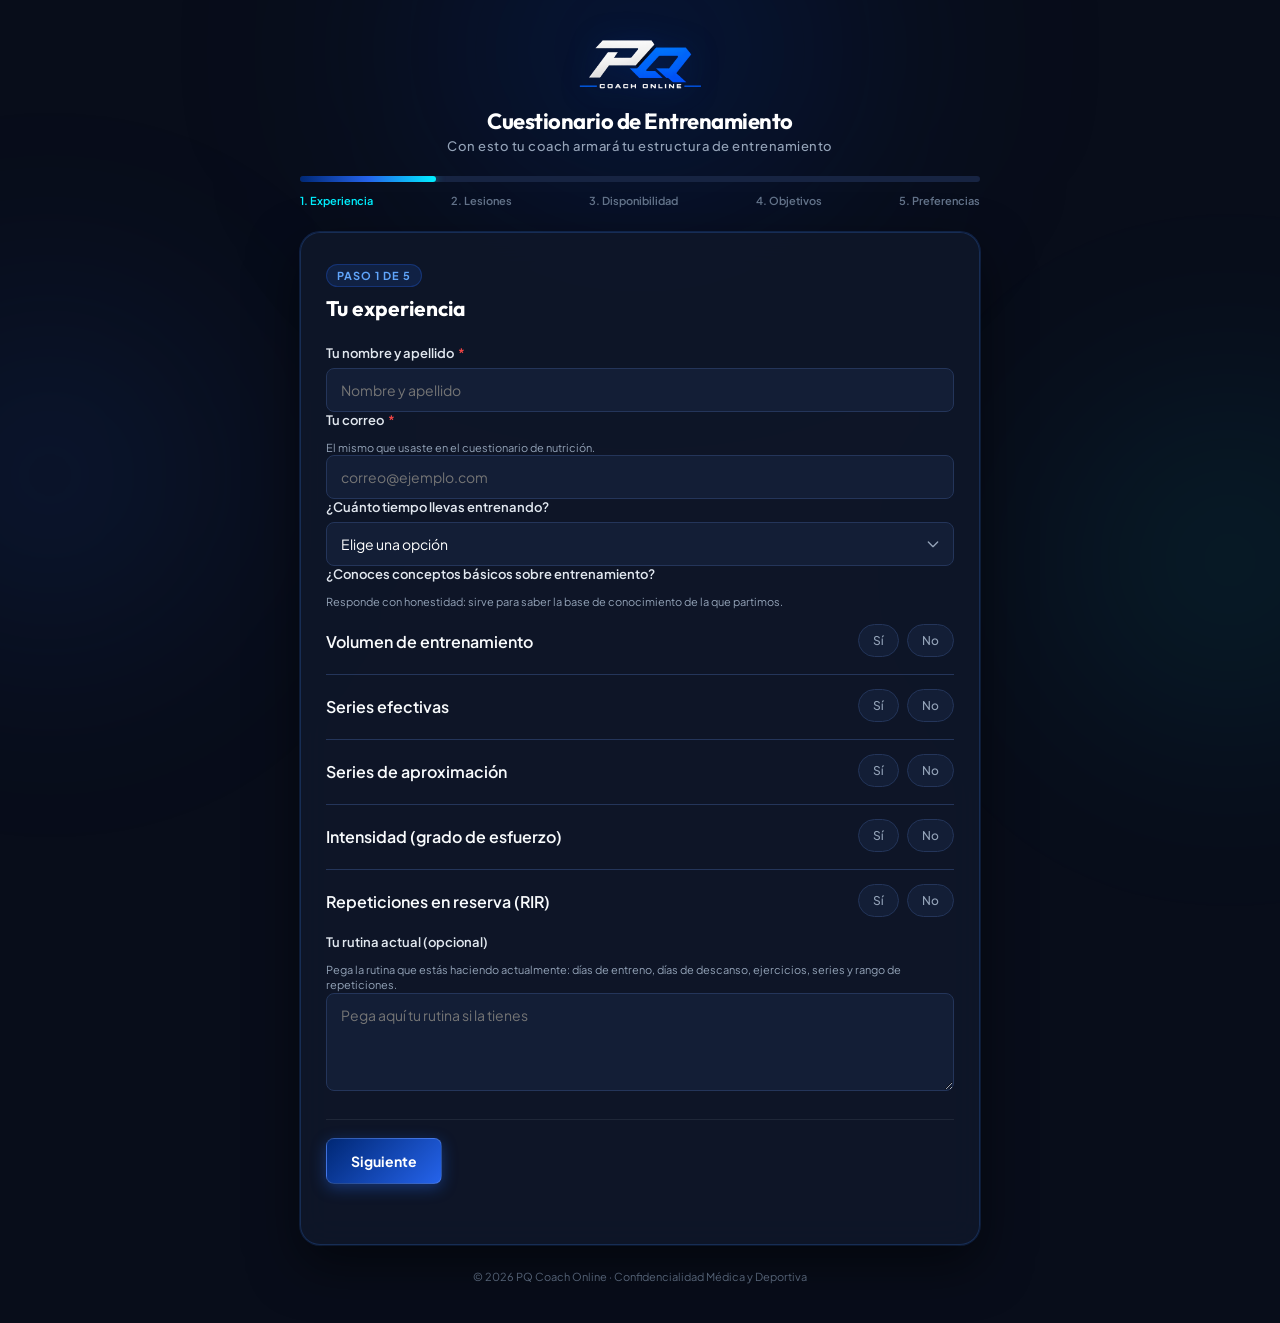
==== commit c1336cf7: "Guia de fotos propia (SVG), 4 fotos obligatorias + extras, ajustes de textos del cuestionario Co-Aut" ====
--- a/entrenamiento.html
+++ b/entrenamiento.html
@@ -36,7 +36,7 @@
         <img src="logo.png" alt="PQ Coach Online" class="brand-logo">
       </div>
       <h1 class="brand-title">Cuestionario de Entrenamiento</h1>
-      <p class="brand-subtitle">Con esto tu coach arma tu plantilla de entrenamiento</p>
+      <p class="brand-subtitle">Con esto tu coach armará tu estructura de entrenamiento</p>
       <div class="progress-container">
         <div class="progress-bar-track"><div class="progress-bar-fill" id="progressBar"></div></div>
         <div class="step-indicators" id="stepIndicators">
@@ -101,7 +101,7 @@
         <div class="form-step" id="step-3">
           <div class="step-header"><span class="step-badge">Paso 3 de 5</span><h2>Tu disponibilidad</h2></div>
           <div class="form-group full-width">
-            <label>¿Qué días no puedes o no deseas entrenar? <span class="req">*</span></label>
+            <label>¿Qué días no puedes ir a entrenar? <span class="req">*</span></label>
             <small class="field-hint">Marca todos los que apliquen. Si puedes cualquier día, marca "Ninguno".</small>
             <div class="chips-container" id="chipsDiasNo">
               <label class="chip-item"><input type="checkbox" name="diasNo" value="Lunes"><span>Lunes</span></label>
@@ -165,9 +165,9 @@
           <a href="#" id="btnWa" target="_blank" rel="noopener" class="btn btn-whatsapp">💬 Avisar por WhatsApp</a>
         </div>
         <div class="whatsapp-alert-box" style="margin-top:14px">
-          <p>📸 <strong>Foto de tu gimnasio:</strong> con la foto de tu maquinaria, tu coach elegirá los ejercicios. Súbelas ahora o copia el link y hazlo cuando las tengas:</p>
+          <p>📸 <strong>Foto de tu gimnasio:</strong> con la foto de tu maquinaria, tu coach elegirá los ejercicios. Súbelas ahora, o copia tu link personal y úsalo más adelante, cuando las tengas:</p>
           <a href="fotos.html" id="btnFotos" class="btn btn-secondary">Subir fotos del gimnasio</a>
-          <button type="button" id="btnCopiar" class="btn btn-secondary" style="margin-top:8px">📋 Copiar link para subirlas después</button>
+          <button type="button" id="btnCopiar" class="btn btn-secondary" style="margin-top:8px">📋 Copiar mi link para subirlas más adelante</button>
           <div id="copiado" style="font-size:.9rem;color:#34d399;min-height:20px;margin-top:6px" role="status"></div>
         </div>
       </div>
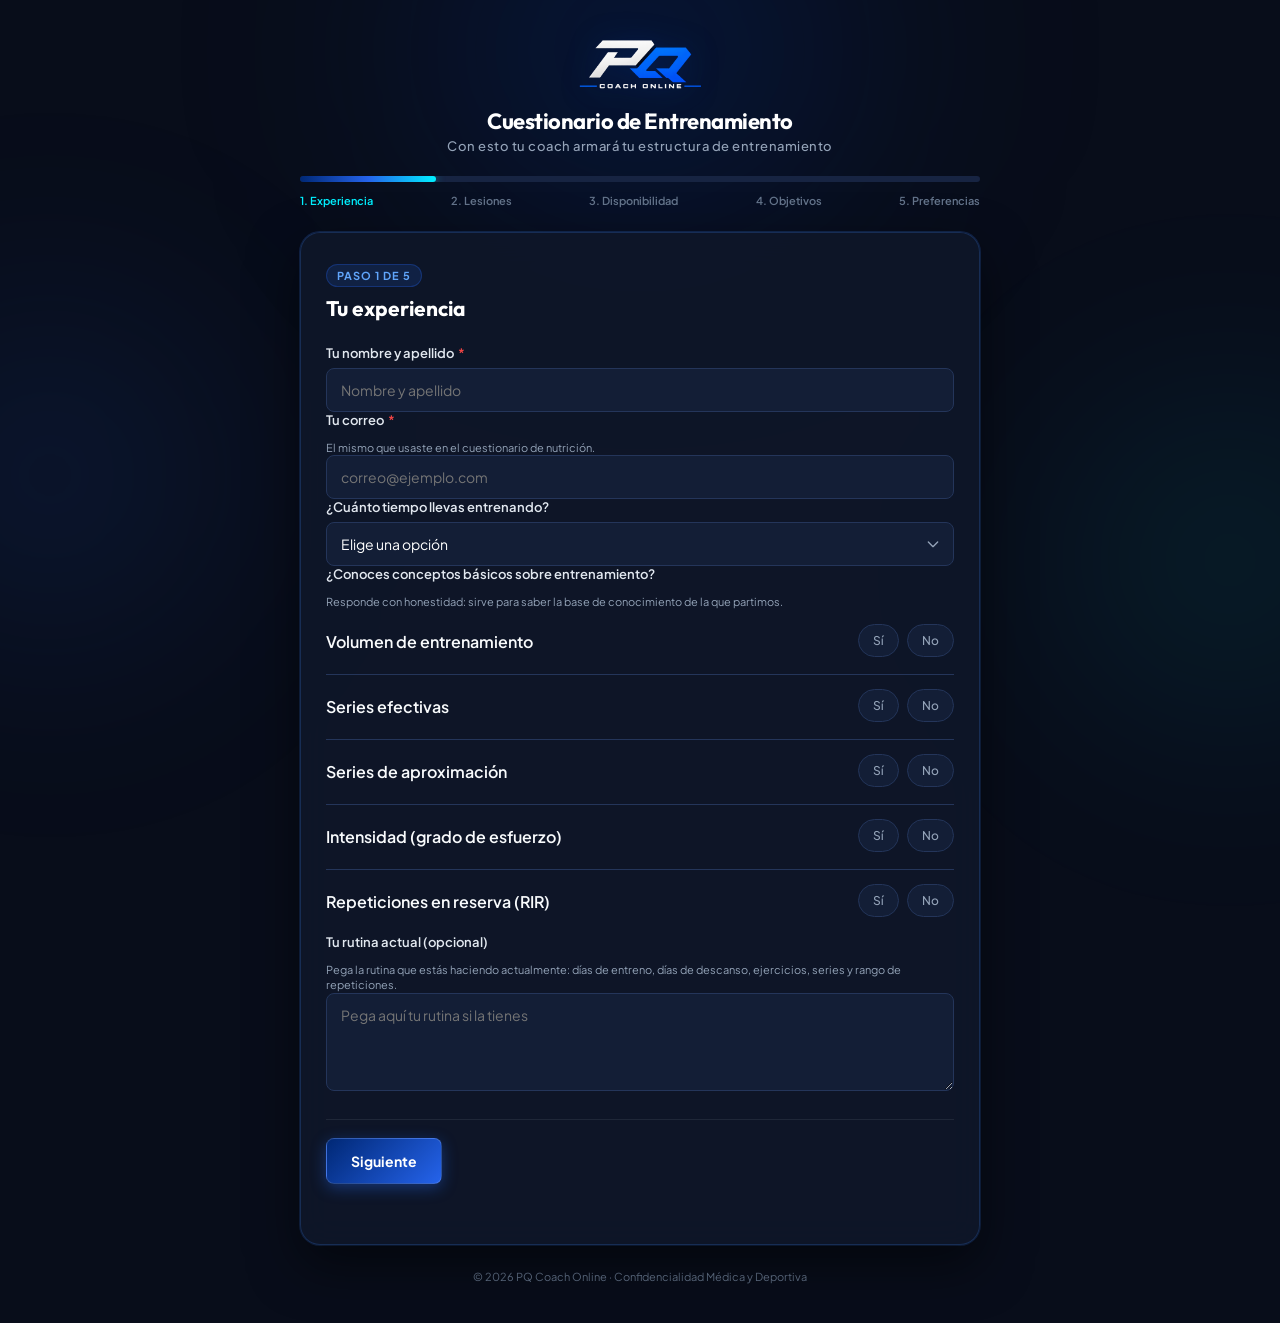
==== commit 52c81828: "Guia de fotos rediseñada con logo y siluetas; subida simple; link de fotos enfatizado; dias opcional" ====
--- a/entrenamiento.html
+++ b/entrenamiento.html
@@ -101,8 +101,8 @@
         <div class="form-step" id="step-3">
           <div class="step-header"><span class="step-badge">Paso 3 de 5</span><h2>Tu disponibilidad</h2></div>
           <div class="form-group full-width">
-            <label>¿Qué días no puedes ir a entrenar? <span class="req">*</span></label>
-            <small class="field-hint">Marca todos los que apliquen. Si puedes cualquier día, marca "Ninguno".</small>
+            <label>¿Qué días no puedes ir a entrenar?</label>
+            <small class="field-hint">Marca los días que no te sirven. Si puedes cualquier día, no marques ninguno.</small>
             <div class="chips-container" id="chipsDiasNo">
               <label class="chip-item"><input type="checkbox" name="diasNo" value="Lunes"><span>Lunes</span></label>
               <label class="chip-item"><input type="checkbox" name="diasNo" value="Martes"><span>Martes</span></label>
@@ -111,7 +111,6 @@
               <label class="chip-item"><input type="checkbox" name="diasNo" value="Viernes"><span>Viernes</span></label>
               <label class="chip-item"><input type="checkbox" name="diasNo" value="Sábado"><span>Sábado</span></label>
               <label class="chip-item"><input type="checkbox" name="diasNo" value="Domingo"><span>Domingo</span></label>
-              <label class="chip-item"><input type="checkbox" name="diasNo" value="Ninguno"><span>Ninguno</span></label>
             </div>
           </div>
           <div class="form-group full-width">
@@ -165,10 +164,14 @@
           <a href="#" id="btnWa" target="_blank" rel="noopener" class="btn btn-whatsapp">💬 Avisar por WhatsApp</a>
         </div>
         <div class="whatsapp-alert-box" style="margin-top:14px">
-          <p>📸 <strong>Foto de tu gimnasio:</strong> con la foto de tu maquinaria, tu coach elegirá los ejercicios. Súbelas ahora, o copia tu link personal y úsalo más adelante, cuando las tengas:</p>
-          <a href="fotos.html" id="btnFotos" class="btn btn-secondary">Subir fotos del gimnasio</a>
-          <button type="button" id="btnCopiar" class="btn btn-secondary" style="margin-top:8px">📋 Copiar mi link para subirlas más adelante</button>
-          <div id="copiado" style="font-size:.9rem;color:#34d399;min-height:20px;margin-top:6px" role="status"></div>
+          <p>📸 <strong>Foto de tu gimnasio.</strong> Con la foto de tu maquinaria, tu coach elegirá los ejercicios y conocerá el material que tienes a tu disposición.</p>
+          <div style="margin-top:12px;padding:14px;border:2px solid #f59e0b;border-radius:14px;background:rgba(245,158,11,.10)">
+            <p style="margin:0 0 8px"><strong style="color:#fbbf24">⚠ Copia este link y guárdalo.</strong> Es el único lugar donde podrás subir las fotos de tu gimnasio cuando las tengas.</p>
+            <input type="text" id="linkFotos" readonly style="width:100%;margin-bottom:8px;font-size:.85rem" onclick="this.select()">
+            <button type="button" id="btnCopiar" class="btn btn-submit" style="width:100%">📋 Copiar mi link</button>
+            <div id="copiado" style="font-size:.9rem;color:#34d399;min-height:20px;margin-top:6px" role="status"></div>
+          </div>
+          <a href="fotos.html" id="btnFotos" class="btn btn-secondary" style="margin-top:12px">Ya tengo las fotos: subirlas ahora</a>
         </div>
       </div>
     </section>
